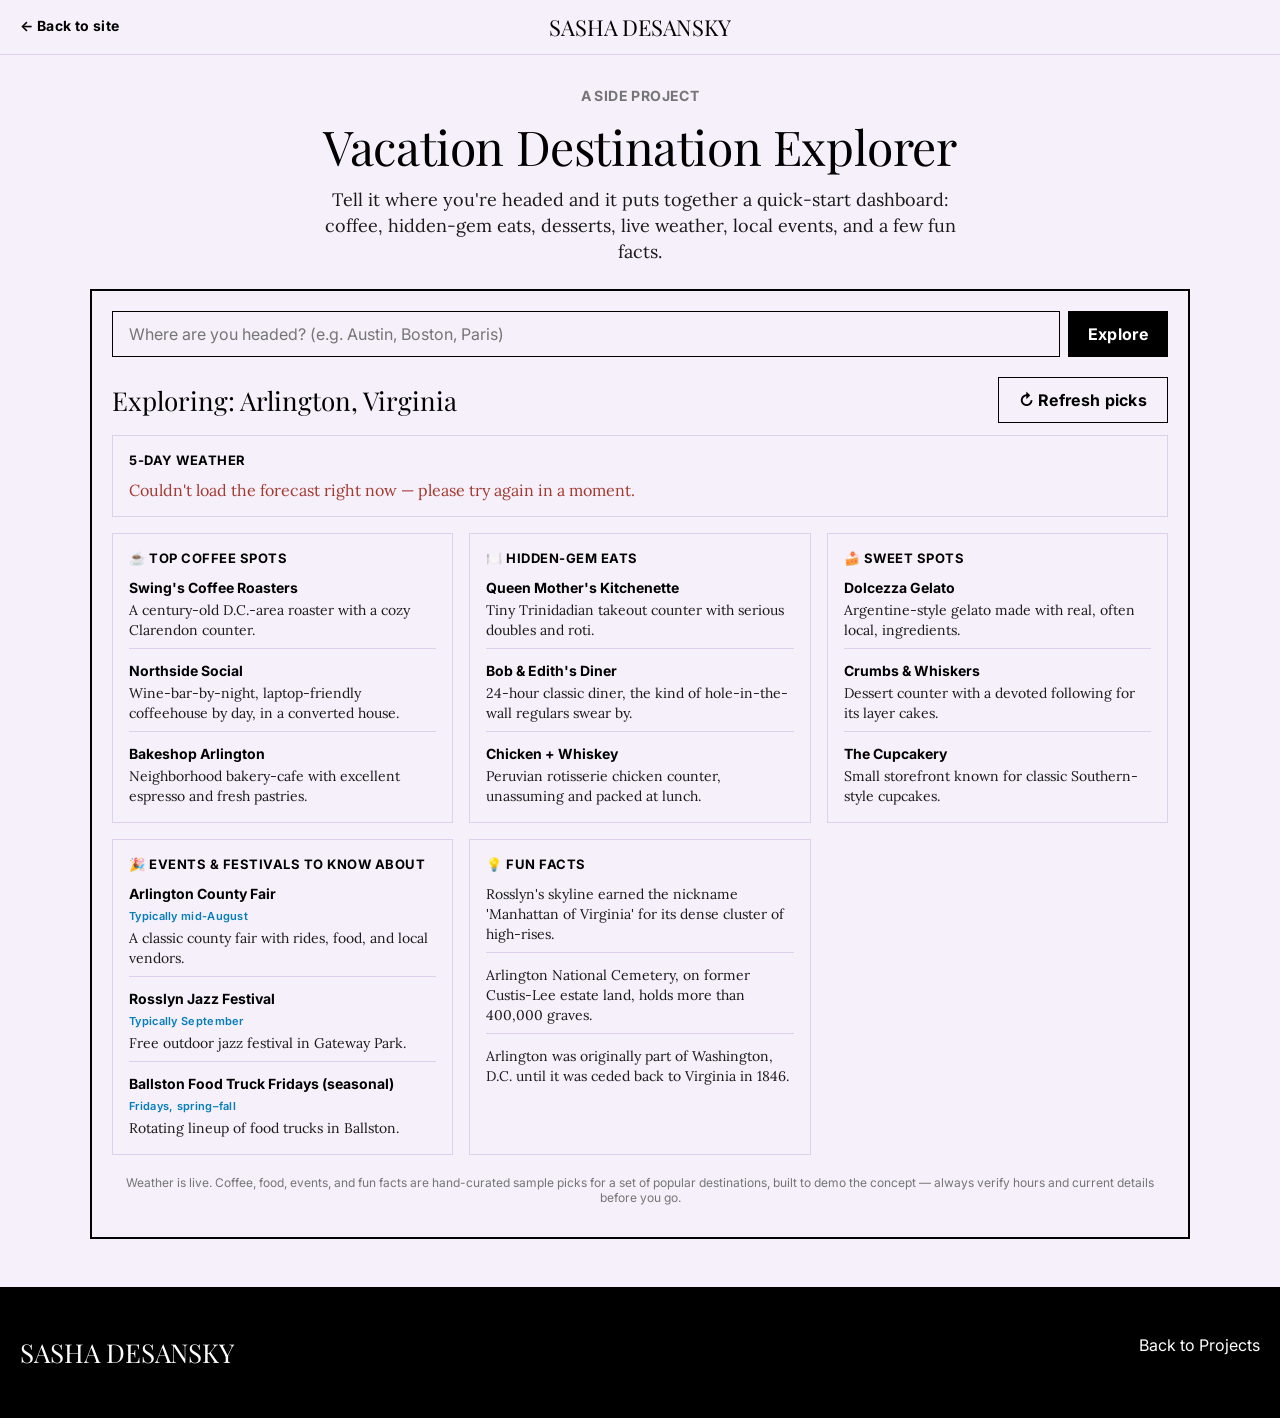
==== dashboard/vacation-dashboard.html @ 466fec3e "Add Vacation Destination Explorer dashboard to project portfolio New project card with a search-driv" ====
<!DOCTYPE html>
<html lang="en">
<head>
<meta charset="UTF-8">
<meta name="viewport" content="width=device-width, initial-scale=1.0">
<title>Vacation Destination Explorer</title>
<meta name="description" content="An AI-assisted dashboard for exploring a vacation destination — coffee, hidden-gem eats, desserts, live 5-day weather, events, and fun facts.">

<link rel="icon" href="../images/favicon.svg" type="image/svg+xml">

<link rel="preconnect" href="https://fonts.googleapis.com">
<link rel="preconnect" href="https://fonts.gstatic.com" crossorigin>
<link href="https://fonts.googleapis.com/css2?family=Playfair+Display:wght@400;700&family=Lora:wght@400;600&family=Inter:wght@400;700&display=swap" rel="stylesheet">

<link rel="stylesheet" href="../css/style.css">
<link rel="stylesheet" href="vacation-dashboard.css">
</head>
<body>

<header class="masthead-band">
  <div class="masthead-inner">
    <a href="../index.html#projects" class="nav-link">&larr; Back to site</a>
    <a href="../index.html" class="wordmark">SASHA DESANSKY</a>
    <span></span>
  </div>
</header>

<main class="dash-page">
  <div class="dash-page-inner">
    <p class="hero-eyebrow" style="text-align:center;">A Side Project</p>
    <h1 class="dash-title">Vacation Destination Explorer</h1>
    <p class="dash-subtitle">Tell it where you're headed and it puts together a quick-start dashboard: coffee, hidden-gem eats, desserts, live weather, local events, and a few fun facts.</p>

    <div class="vd-app">
      <form id="vd-search-form" class="vd-search">
        <input type="text" id="vd-input" placeholder="Where are you headed? (e.g. Austin, Boston, Paris)" aria-label="Destination">
        <button type="submit" class="button-primary">Explore</button>
      </form>

      <div class="vd-header-row">
        <h3 id="vd-destination-heading">Exploring: Arlington, Virginia</h3>
        <button id="vd-refresh-btn" class="button-outline" type="button">↻ Refresh picks</button>
      </div>

      <p id="vd-fallback-note" class="vd-note" hidden></p>

      <div class="vd-grid">
        <section class="vd-widget vd-widget-weather">
          <h4>5-Day Weather</h4>
          <div id="vd-weather-body"></div>
        </section>

        <section class="vd-widget">
          <h4>☕ Top Coffee Spots</h4>
          <ul id="vd-coffee-list" class="vd-list"></ul>
        </section>

        <section class="vd-widget">
          <h4>🍽️ Hidden-Gem Eats</h4>
          <ul id="vd-restaurants-list" class="vd-list"></ul>
        </section>

        <section class="vd-widget">
          <h4>🍰 Sweet Spots</h4>
          <ul id="vd-desserts-list" class="vd-list"></ul>
        </section>

        <section class="vd-widget">
          <h4>🎉 Events &amp; Festivals to Know About</h4>
          <ul id="vd-events-list" class="vd-list"></ul>
        </section>

        <section class="vd-widget">
          <h4>💡 Fun Facts</h4>
          <ul id="vd-funfacts-list" class="vd-list"></ul>
        </section>
      </div>

      <p class="vd-disclaimer">Weather is live. Coffee, food, events, and fun facts are hand-curated sample picks for a set of popular destinations, built to demo the concept — always verify hours and current details before you go.</p>
    </div>
  </div>
</main>

<footer class="footer">
  <div class="footer-inner">
    <div class="footer-wordmark">SASHA DESANSKY</div>
    <ul class="footer-links">
      <li><a href="../index.html#projects">Back to Projects</a></li>
    </ul>
  </div>
</footer>

<script src="vacation-data.js"></script>
<script src="vacation-dashboard.js"></script>
</body>
</html>
---- css/style.css ----
/* =========================================================================
   sashadesansky.com — editorial design system
   Inspired by Wired's black/white magazine language: strict ink-on-canvas,
   tall display serif for headlines, humanist serif for reading body copy,
   clean sans for structure/metadata, square corners, hairline dividers.
   ========================================================================= */

:root {
  /* Colors */
  --color-primary: #000000;
  --color-on-primary: #ffffff;
  --color-ink: #000000;
  --color-ink-soft: #1a1a1a;
  --color-body: #757575;
  --color-hairline: #ded0ec;
  --color-canvas: #f5f0fa;
  --color-canvas-soft: #ece1f6;
  --color-link: #057dbc;

  /* Fonts (open-source stand-ins for the proprietary Wired faces) */
  --font-display: "Playfair Display", "Times New Roman", Georgia, serif;
  --font-serif: "Lora", Georgia, "Times New Roman", serif;
  --font-sans: "Inter", "Helvetica Neue", Helvetica, Arial, sans-serif;

  /* Spacing */
  --space-xxs: 2px;
  --space-xs: 4px;
  --space-sm: 8px;
  --space-md: 12px;
  --space-lg: 16px;
  --space-xl: 20px;
  --space-2xl: 24px;
  --space-3xl: 32px;
  --space-4xl: 48px;

  --radius-none: 0px;
  --radius-full: 9999px;

  --container-max: 1400px;
}

* {
  box-sizing: border-box;
}

html {
  -webkit-text-size-adjust: 100%;
}

body {
  margin: 0;
  background: var(--color-canvas);
  color: var(--color-ink);
  font-family: var(--font-sans);
  -webkit-font-smoothing: antialiased;
}

img {
  max-width: 100%;
  display: block;
}

a {
  color: inherit;
  text-decoration: none;
}

.container {
  max-width: var(--container-max);
  margin: 0 auto;
  padding: 0 var(--space-xl);
}

/* -------------------------------------------------------------------------
   Masthead band
   ------------------------------------------------------------------------- */

.masthead-band {
  background: var(--color-canvas);
  color: var(--color-ink);
  padding: var(--space-md) var(--space-xl);
  border-bottom: 1px solid var(--color-hairline);
  position: sticky;
  top: 0;
  z-index: 50;
}

.masthead-inner {
  max-width: var(--container-max);
  margin: 0 auto;
  display: flex;
  align-items: center;
  justify-content: space-between;
  gap: var(--space-lg);
}

.wordmark {
  font-family: var(--font-display);
  font-size: 22px;
  font-weight: 400;
  letter-spacing: -0.2px;
  white-space: nowrap;
}

.nav-links {
  display: flex;
  gap: var(--space-2xl);
  list-style: none;
  margin: 0;
  padding: 0;
}

.nav-link {
  color: var(--color-ink);
  font-family: var(--font-sans);
  font-size: 14px;
  font-weight: 700;
  letter-spacing: 0.4px;
  line-height: 18px;
  padding: var(--space-xs) 0;
  border-bottom: 2px solid transparent;
}

.nav-link:hover {
  border-bottom-color: var(--color-ink);
}

.nav-cta {
  display: none;
}

.hamburger {
  display: none;
  background: none;
  border: none;
  cursor: pointer;
  padding: var(--space-xs);
  flex-direction: column;
  gap: 5px;
}

.hamburger span {
  display: block;
  width: 22px;
  height: 2px;
  background: var(--color-ink);
}

/* -------------------------------------------------------------------------
   Hero band
   ------------------------------------------------------------------------- */

.hero-band {
  background: var(--color-canvas);
  color: var(--color-ink);
  padding: var(--space-4xl) var(--space-xl);
  border-bottom: 1px solid var(--color-hairline);
}

.hero-inner {
  max-width: var(--container-max);
  margin: 0 auto;
  display: flex;
  gap: var(--space-4xl);
  align-items: flex-end;
  justify-content: space-between;
  flex-wrap: wrap;
}

.hero-eyebrow {
  font-family: var(--font-sans);
  font-size: 14px;
  font-weight: 700;
  letter-spacing: 0.4px;
  line-height: 18px;
  color: var(--color-body);
  margin: 0 0 var(--space-lg);
  text-transform: uppercase;
}

.hero-headline {
  font-family: var(--font-display);
  font-size: 64px;
  font-weight: 400;
  line-height: 59.5px;
  letter-spacing: -0.5px;
  margin: 0 0 var(--space-xl);
  max-width: 900px;
}

.hero-subhead {
  font-family: var(--font-serif);
  font-size: 19px;
  font-weight: 400;
  line-height: 27.93px;
  letter-spacing: 0.108px;
  color: var(--color-ink-soft);
  max-width: 640px;
  margin: 0 0 var(--space-2xl);
}

.hero-actions {
  display: flex;
  gap: var(--space-lg);
  flex-wrap: wrap;
}

.hero-avatar-col {
  display: flex;
  flex-direction: column;
  align-items: flex-end;
  gap: var(--space-lg);
  flex-shrink: 0;
}

.avatar {
  width: 96px;
  height: 96px;
  border-radius: var(--radius-full);
  border: 2px solid var(--color-ink);
  display: flex;
  align-items: center;
  justify-content: center;
  font-family: var(--font-display);
  font-size: 32px;
  overflow: hidden;
  background: var(--color-canvas-soft);
  flex-shrink: 0;
}

.avatar img {
  width: 100%;
  height: 100%;
  object-fit: cover;
  object-position: center 15%;
}

/* -------------------------------------------------------------------------
   Buttons
   ------------------------------------------------------------------------- */

.button-primary,
.button-outline {
  display: inline-flex;
  align-items: center;
  justify-content: center;
  font-family: var(--font-sans);
  font-size: 16px;
  font-weight: 700;
  line-height: 20px;
  letter-spacing: 0.3px;
  border-radius: var(--radius-none);
  padding: var(--space-md) var(--space-xl);
  cursor: pointer;
  border: 1px solid var(--color-ink);
}

.button-primary {
  background: var(--color-primary);
  color: var(--color-on-primary);
}

.button-primary:hover {
  background: var(--color-ink-soft);
}

.button-outline {
  background: var(--color-canvas);
  color: var(--color-ink);
}

.button-outline:hover {
  background: var(--color-canvas-soft);
}

/* -------------------------------------------------------------------------
   Section shell
   ------------------------------------------------------------------------- */

section.page-section {
  padding: var(--space-4xl) var(--space-xl);
  border-bottom: 1px solid var(--color-hairline);
}

section.page-section:last-of-type {
  border-bottom: none;
}

.section-inner {
  max-width: var(--container-max);
  margin: 0 auto;
}

.section-heading {
  font-family: var(--font-display);
  font-size: 32px;
  font-weight: 400;
  line-height: 35.2px;
  letter-spacing: -0.3px;
  margin: 0 0 var(--space-3xl);
}

/* -------------------------------------------------------------------------
   About
   ------------------------------------------------------------------------- */

.about-body p {
  font-family: var(--font-serif);
  font-size: 19px;
  font-weight: 400;
  line-height: 27.93px;
  letter-spacing: 0.108px;
  color: var(--color-ink);
  max-width: 760px;
  margin: 0 0 var(--space-2xl);
}

.about-body a {
  color: var(--color-link);
  text-decoration: underline;
}

/* -------------------------------------------------------------------------
   Experience pointer (redirects to LinkedIn)
   ------------------------------------------------------------------------- */

.experience-note {
  font-family: var(--font-serif);
  font-size: 19px;
  font-weight: 400;
  line-height: 27.93px;
  letter-spacing: 0.108px;
  color: var(--color-ink);
  max-width: 640px;
  margin: 0 0 var(--space-2xl);
}

/* -------------------------------------------------------------------------
   Story cards — projects
   ------------------------------------------------------------------------- */

.story-grid {
  display: grid;
  grid-template-columns: repeat(auto-fit, minmax(300px, 1fr));
  gap: var(--space-lg);
}

.story-card {
  background: var(--color-canvas);
  color: var(--color-ink);
  border: 1px solid var(--color-hairline);
  padding: 0;
  display: flex;
  flex-direction: column;
  overflow: hidden;
}

.story-card-media {
  aspect-ratio: 4 / 3;
  background: var(--color-canvas-soft);
  display: flex;
  align-items: center;
  justify-content: center;
  font-size: 48px;
  overflow: hidden;
}

.story-card-media img {
  width: 100%;
  height: 100%;
  object-fit: cover;
}

.story-card-media-embed {
  aspect-ratio: 16 / 9;
  min-height: 400px;
  background: #dfe7ea;
}

.story-card-media-embed iframe {
  width: 100%;
  height: 100%;
  border: none;
  display: block;
}

/* Auto-height embeds (content much taller/variable vs. a fixed 16:9 box,
   e.g. a dashboard) — no aspect-ratio; the iframe reports its real height
   at runtime via postMessage and js/main.js sets it inline. */
.story-card-media-embed-auto {
  aspect-ratio: auto;
  min-height: 500px;
  background: #dfe7ea;
}

.story-card-media-embed-auto iframe {
  width: 100%;
  height: 500px;
  border: none;
  display: block;
}

.story-card-body {
  padding: var(--space-lg);
  display: flex;
  flex-direction: column;
  flex: 1;
}

.category-eyebrow {
  color: var(--color-ink);
  font-family: var(--font-sans);
  font-size: 14px;
  font-weight: 700;
  letter-spacing: 0.4px;
  line-height: 18px;
  text-transform: uppercase;
  margin-bottom: var(--space-sm);
}

.category-eyebrow .dot {
  color: var(--color-body);
  font-weight: 400;
  text-transform: none;
  margin: 0 var(--space-xs);
}

.story-card-title {
  font-family: var(--font-sans);
  font-size: 20px;
  font-weight: 700;
  line-height: 24px;
  letter-spacing: -0.28px;
  margin: 0 0 var(--space-sm);
}

.story-card-desc {
  font-family: var(--font-serif);
  font-size: 16px;
  line-height: 24px;
  letter-spacing: 0.09px;
  color: var(--color-ink-soft);
  margin: 0 0 var(--space-lg);
  flex: 1;
}

.tag-row {
  display: flex;
  flex-wrap: wrap;
  gap: var(--space-sm);
  margin-bottom: var(--space-lg);
}

.tag {
  font-family: var(--font-sans);
  font-size: 12px;
  line-height: 16px;
  border: 1px solid var(--color-hairline);
  padding: var(--space-xxs) var(--space-sm);
  color: var(--color-body);
}

.story-card-link {
  font-family: var(--font-sans);
  font-size: 14px;
  font-weight: 700;
  letter-spacing: 0.4px;
  color: var(--color-link);
  align-self: flex-start;
}

.story-card-link:hover {
  text-decoration: underline;
}

.empty-state {
  font-family: var(--font-serif);
  color: var(--color-body);
  font-size: 16px;
  padding: var(--space-lg) 0;
}

/* -------------------------------------------------------------------------
   Contact
   ------------------------------------------------------------------------- */

.contact-row {
  display: flex;
  gap: var(--space-lg);
  flex-wrap: wrap;
  align-items: center;
}

.contact-detail {
  font-family: var(--font-serif);
  font-size: 16px;
  color: var(--color-ink-soft);
  margin-bottom: var(--space-2xl);
}

/* -------------------------------------------------------------------------
   Footer
   ------------------------------------------------------------------------- */

.footer {
  background: var(--color-primary);
  color: var(--color-on-primary);
  padding: var(--space-4xl) var(--space-xl);
}

.footer-inner {
  max-width: var(--container-max);
  margin: 0 auto;
  display: flex;
  justify-content: space-between;
  flex-wrap: wrap;
  gap: var(--space-2xl);
}

.footer-wordmark {
  font-family: var(--font-display);
  font-size: 26px;
}

.footer-links {
  display: flex;
  gap: var(--space-2xl);
  flex-wrap: wrap;
  list-style: none;
  margin: 0;
  padding: 0;
}

.footer-links a:hover {
  text-decoration: underline;
}

.footer-note {
  font-family: var(--font-sans);
  font-size: 14px;
  line-height: 18px;
  color: #cccccc;
  margin-top: var(--space-3xl);
  border-top: 1px solid #333333;
  padding-top: var(--space-lg);
}

/* -------------------------------------------------------------------------
   Responsive
   ------------------------------------------------------------------------- */

@media (max-width: 1023px) {
  .story-grid {
    grid-template-columns: repeat(auto-fit, minmax(260px, 1fr));
  }
}

@media (max-width: 767px) {
  .hero-headline {
    font-size: 40px;
    line-height: 42px;
  }

  .hero-inner {
    flex-direction: column;
    align-items: flex-start;
  }

  .hero-avatar-col {
    align-items: flex-start;
    order: -1;
  }

  .nav-links,
  .nav-cta {
    display: none;
  }

  .hamburger {
    display: flex;
  }

  .masthead-band.nav-open .nav-links {
    display: flex;
    flex-direction: column;
    gap: var(--space-lg);
    position: absolute;
    top: 100%;
    left: 0;
    right: 0;
    background: var(--color-canvas);
    border-bottom: 1px solid var(--color-hairline);
    padding: var(--space-xl);
  }

  .story-grid {
    grid-template-columns: 1fr;
  }

  section.page-section {
    padding: var(--space-3xl) var(--space-lg);
  }

  .hero-band {
    padding: var(--space-3xl) var(--space-lg);
  }
}
---- dashboard/vacation-dashboard.css ----
/* =========================================================================
   Vacation Destination Explorer — dashboard styling
   Reuses the site's design tokens (colors, fonts) from css/style.css.
   ========================================================================= */

.masthead-inner {
  display: grid;
  grid-template-columns: 1fr auto 1fr;
  align-items: center;
}

.masthead-inner .wordmark {
  text-align: center;
}

.masthead-inner span {
  justify-self: end;
}

.dash-page {
  padding: var(--space-3xl) var(--space-xl) var(--space-4xl);
}

.dash-page-inner {
  max-width: 1100px;
  margin: 0 auto;
}

.dash-title {
  font-family: var(--font-display);
  font-size: 48px;
  font-weight: 400;
  line-height: 50.4px;
  letter-spacing: -0.4px;
  margin: var(--space-sm) 0 var(--space-lg);
  text-align: center;
}

.dash-subtitle {
  font-family: var(--font-serif);
  font-size: 18px;
  line-height: 26px;
  color: var(--color-ink-soft);
  max-width: 640px;
  margin: 0 auto var(--space-2xl);
  text-align: center;
}

/* ---- App shell ----------------------------------------------------------- */

.vd-app {
  border: 2px solid var(--color-ink);
  background: var(--color-canvas);
  padding: var(--space-xl);
}

.vd-search {
  display: flex;
  gap: var(--space-sm);
  flex-wrap: wrap;
  margin-bottom: var(--space-xl);
}

.vd-search input {
  flex: 1;
  min-width: 220px;
  background: var(--color-canvas);
  color: var(--color-ink);
  border: 1px solid var(--color-ink);
  font-family: var(--font-sans);
  font-size: 16px;
  padding: var(--space-md) var(--space-lg);
  border-radius: var(--radius-none);
}

.vd-search button {
  border: none;
  cursor: pointer;
}

.vd-header-row {
  display: flex;
  justify-content: space-between;
  align-items: center;
  flex-wrap: wrap;
  gap: var(--space-sm);
  margin-bottom: var(--space-md);
}

.vd-header-row h3 {
  font-family: var(--font-display);
  font-size: 26px;
  font-weight: 400;
  margin: 0;
}

#vd-refresh-btn {
  cursor: pointer;
  white-space: nowrap;
}

.vd-note {
  font-family: var(--font-sans);
  font-size: 13px;
  line-height: 18px;
  color: var(--color-ink-soft);
  background: var(--color-canvas-soft);
  border: 1px solid var(--color-hairline);
  padding: var(--space-sm) var(--space-md);
  margin: 0 0 var(--space-lg);
}

.vd-note[hidden] {
  display: none;
}

/* ---- Widget grid --------------------------------------------------------- */

.vd-grid {
  display: grid;
  grid-template-columns: repeat(auto-fit, minmax(260px, 1fr));
  gap: var(--space-lg);
}

.vd-widget {
  border: 1px solid var(--color-hairline);
  background: var(--color-canvas);
  padding: var(--space-lg);
}

.vd-widget h4 {
  margin: 0 0 var(--space-md);
  font-family: var(--font-sans);
  font-size: 13px;
  font-weight: 700;
  letter-spacing: 0.5px;
  text-transform: uppercase;
  color: var(--color-ink);
}

.vd-list {
  list-style: none;
  margin: 0;
  padding: 0;
  display: flex;
  flex-direction: column;
  gap: var(--space-md);
}

.vd-list li {
  font-family: var(--font-serif);
  font-size: 14px;
  line-height: 20px;
  color: var(--color-ink-soft);
  border-bottom: 1px solid var(--color-hairline);
  padding-bottom: var(--space-sm);
}

.vd-list li:last-child {
  border-bottom: none;
  padding-bottom: 0;
}

.vd-list li strong {
  display: block;
  font-family: var(--font-sans);
  font-weight: 700;
  font-size: 14px;
  color: var(--color-ink);
  margin-bottom: 2px;
}

.vd-list li .vd-timing {
  display: block;
  font-family: var(--font-sans);
  font-weight: 600;
  font-size: 11px;
  letter-spacing: 0.3px;
  color: var(--color-link);
  margin-bottom: 2px;
}

.vd-empty {
  color: var(--color-body);
  font-style: italic;
}

/* ---- Weather widget ------------------------------------------------------- */

.vd-widget-weather {
  grid-column: 1 / -1;
}

.vd-weather-place {
  font-family: var(--font-sans);
  font-weight: 700;
  font-size: 14px;
  margin: 0 0 var(--space-md);
}

.vd-weather-days {
  display: grid;
  grid-template-columns: repeat(5, 1fr);
  gap: var(--space-sm);
}

.vd-day {
  text-align: center;
  border: 1px solid var(--color-hairline);
  padding: var(--space-sm) var(--space-xs);
}

.vd-day-name {
  font-family: var(--font-sans);
  font-weight: 700;
  font-size: 12px;
}

.vd-day-icon {
  font-size: 26px;
  margin: var(--space-xs) 0;
}

.vd-day-desc {
  font-family: var(--font-sans);
  font-size: 10px;
  color: var(--color-body);
  min-height: 26px;
}

.vd-day-temps {
  font-family: var(--font-sans);
  font-size: 13px;
  margin-top: var(--space-xs);
}

.vd-weather-status {
  font-family: var(--font-serif);
  color: var(--color-body);
  margin: 0;
}

.vd-weather-error {
  color: #a4392f;
}

.vd-disclaimer {
  font-family: var(--font-sans);
  font-size: 12px;
  color: var(--color-body);
  text-align: center;
  margin-top: var(--space-xl);
}

@media (max-width: 767px) {
  .dash-title {
    font-size: 34px;
    line-height: 36px;
  }

  .vd-app {
    padding: var(--space-lg);
  }

  .vd-search {
    flex-direction: column;
  }

  .vd-weather-days {
    grid-template-columns: repeat(auto-fit, minmax(56px, 1fr));
  }
}
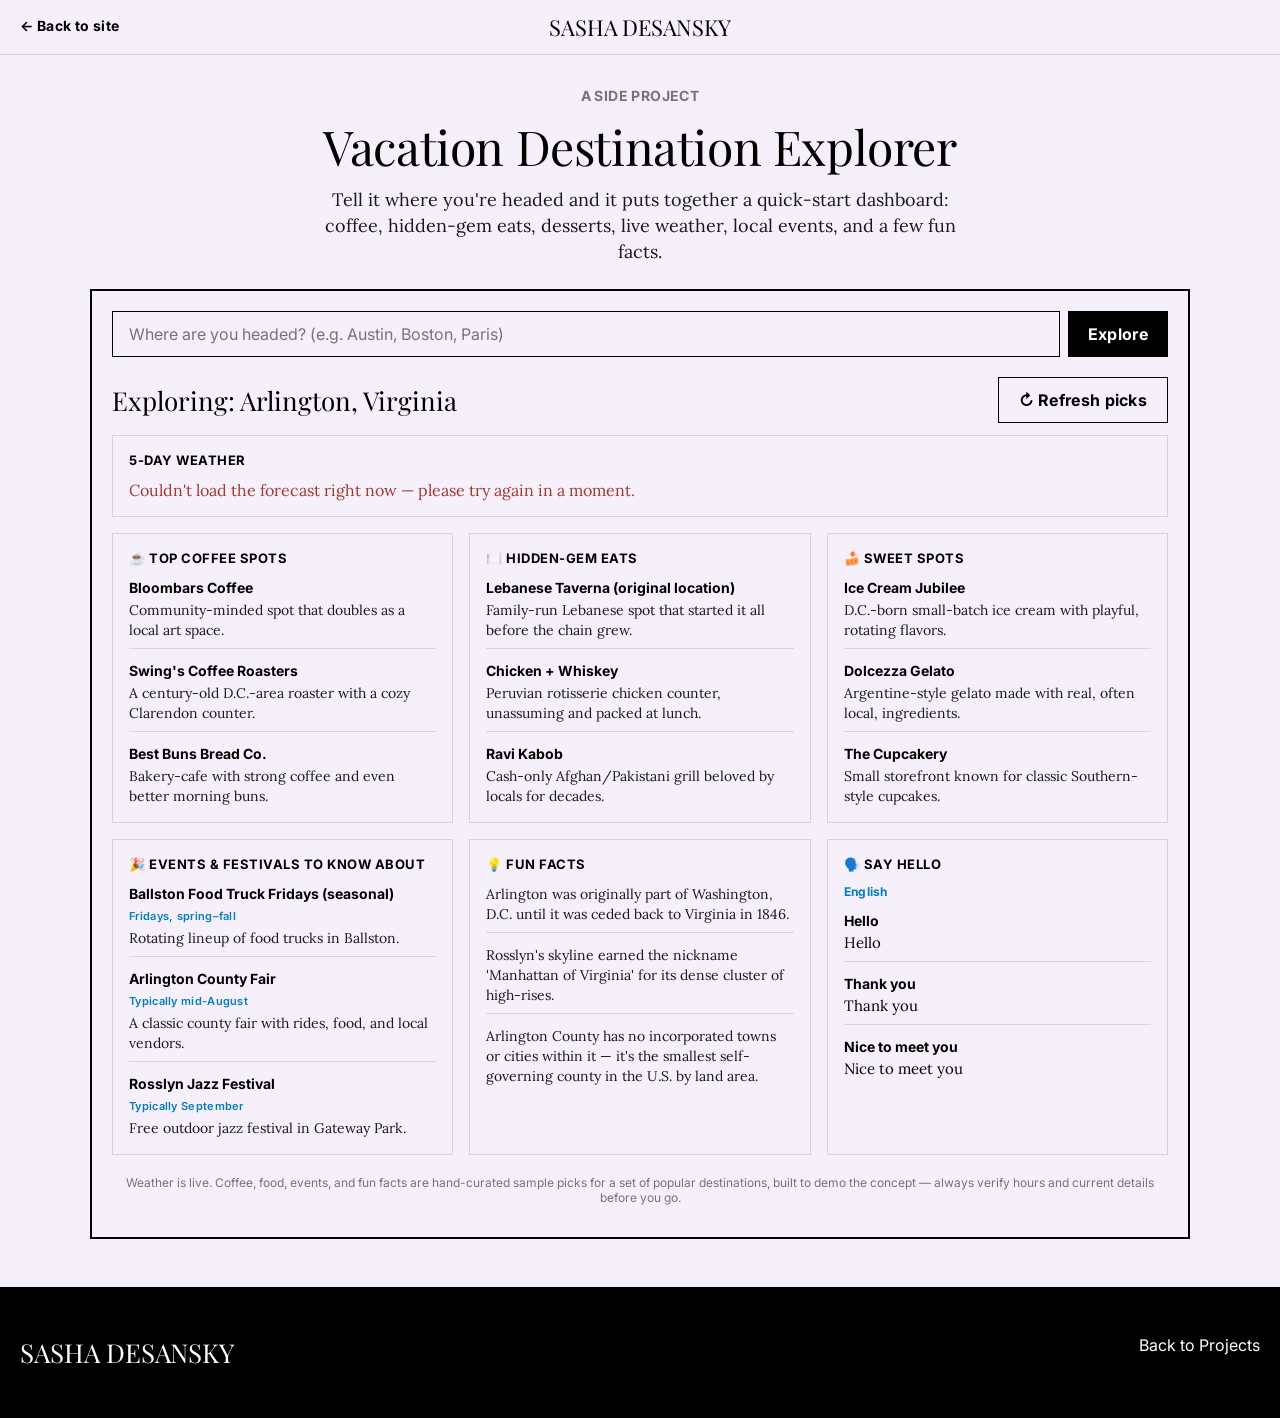
==== commit d19c6201: "Expand Vacation Destination Explorer: more cities, greetings widget, thumbnails - Add 8 new destinat" ====
--- a/dashboard/vacation-dashboard.html
+++ b/dashboard/vacation-dashboard.html
@@ -74,6 +74,11 @@
           <h4>💡 Fun Facts</h4>
           <ul id="vd-funfacts-list" class="vd-list"></ul>
         </section>
+
+        <section class="vd-widget">
+          <h4>🗣️ Say Hello</h4>
+          <div id="vd-greetings-body"></div>
+        </section>
       </div>
 
       <p class="vd-disclaimer">Weather is live. Coffee, food, events, and fun facts are hand-curated sample picks for a set of popular destinations, built to demo the concept — always verify hours and current details before you go.</p>
--- a/css/style.css
+++ b/css/style.css
@@ -371,35 +371,6 @@
   object-fit: cover;
 }
 
-.story-card-media-embed {
-  aspect-ratio: 16 / 9;
-  min-height: 400px;
-  background: #dfe7ea;
-}
-
-.story-card-media-embed iframe {
-  width: 100%;
-  height: 100%;
-  border: none;
-  display: block;
-}
-
-/* Auto-height embeds (content much taller/variable vs. a fixed 16:9 box,
-   e.g. a dashboard) — no aspect-ratio; the iframe reports its real height
-   at runtime via postMessage and js/main.js sets it inline. */
-.story-card-media-embed-auto {
-  aspect-ratio: auto;
-  min-height: 500px;
-  background: #dfe7ea;
-}
-
-.story-card-media-embed-auto iframe {
-  width: 100%;
-  height: 500px;
-  border: none;
-  display: block;
-}
-
 .story-card-body {
   padding: var(--space-lg);
   display: flex;
--- a/dashboard/vacation-dashboard.css
+++ b/dashboard/vacation-dashboard.css
@@ -185,6 +185,23 @@
   font-style: italic;
 }
 
+/* ---- Greetings widget ------------------------------------------------------ */
+
+.vd-greetings-language {
+  font-family: var(--font-sans);
+  font-weight: 700;
+  font-size: 12px;
+  letter-spacing: 0.3px;
+  color: var(--color-link);
+  margin: 0 0 var(--space-md);
+}
+
+.vd-greetings-list li span {
+  font-family: var(--font-serif);
+  font-size: 15px;
+  color: var(--color-ink);
+}
+
 /* ---- Weather widget ------------------------------------------------------- */
 
 .vd-widget-weather {
